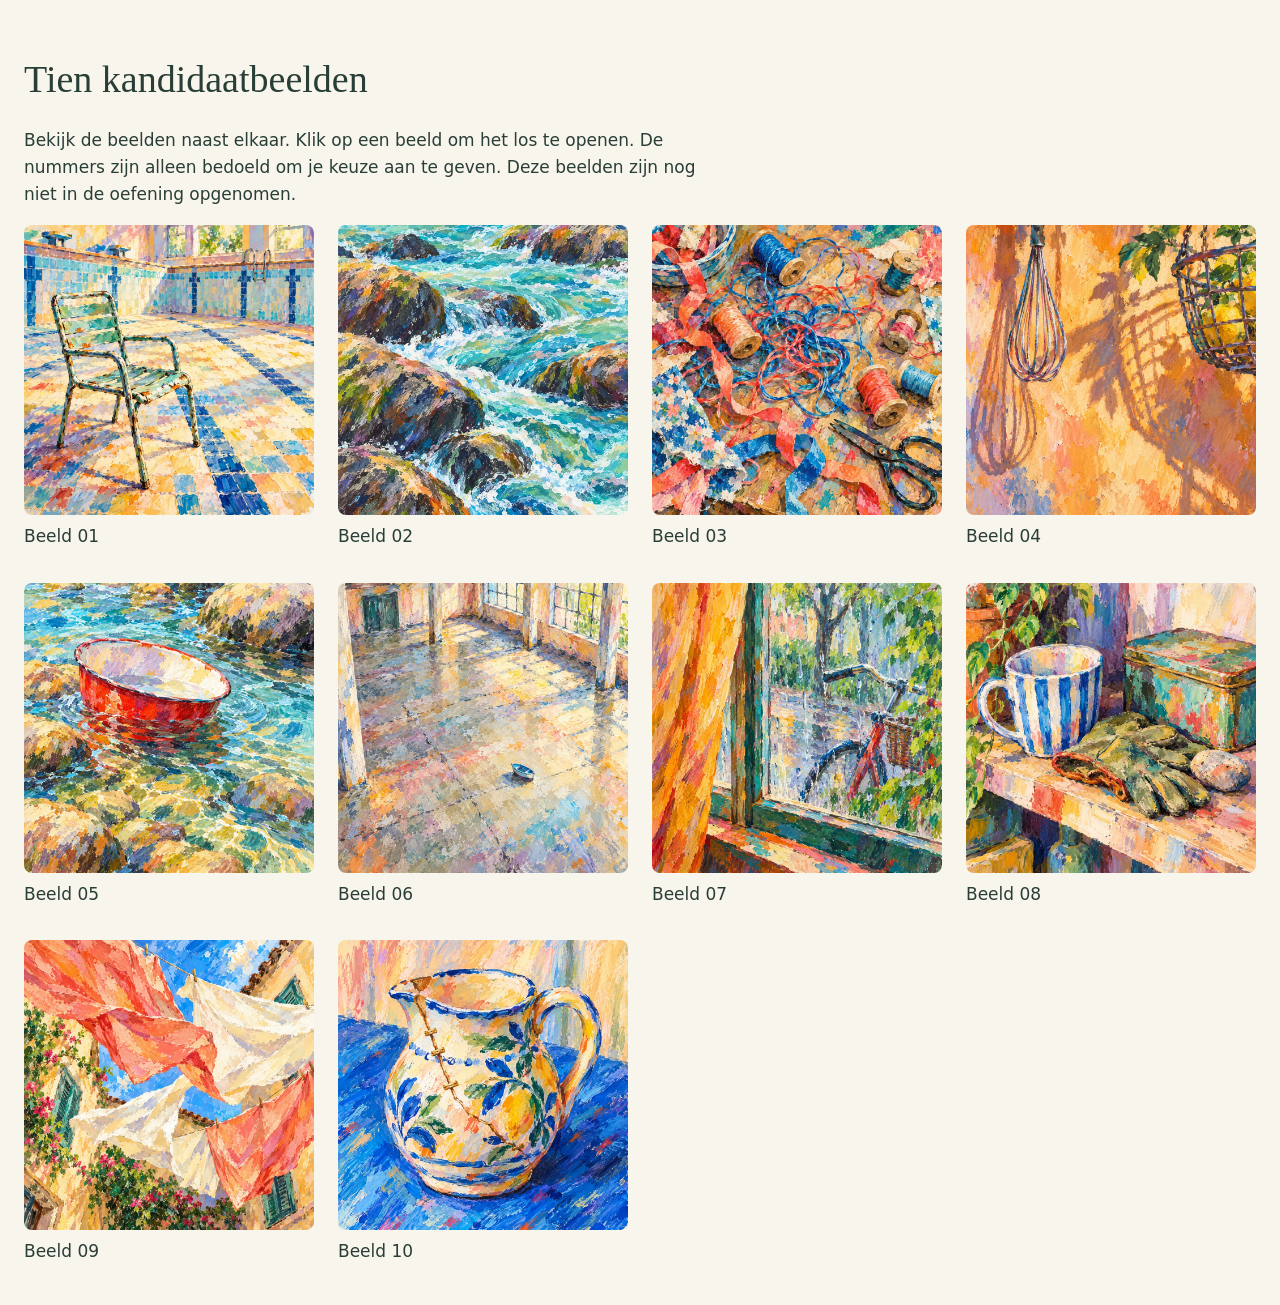
==== images/candidates/preview.html @ 3b6d5a7e "Add ten standalone painterly candidate images and separate preview" ====
<!doctype html><html lang="nl"><head><meta charset="utf-8"><meta name="viewport" content="width=device-width, initial-scale=1"><title>Tien kandidaatbeelden · Associatieruimte</title><style>body{margin:0;background:#f8f5ed;color:#293e36;font:17px/1.6 system-ui,sans-serif}main{max-width:1400px;margin:auto;padding:32px 24px}h1{font:400 38px Georgia,serif}p{max-width:700px}.grid{display:grid;grid-template-columns:repeat(auto-fit,minmax(250px,1fr));gap:24px}figure{margin:0}img{display:block;width:100%;height:auto;border-radius:8px}figcaption{padding:8px 0}a:focus-visible{outline:3px solid #a57436;outline-offset:4px}</style></head><body><main><h1>Tien kandidaatbeelden</h1><p>Bekijk de beelden naast elkaar. Klik op een beeld om het los te openen. De nummers zijn alleen bedoeld om je keuze aan te geven. Deze beelden zijn nog niet in de oefening opgenomen.</p><div class="grid"><figure><a href="image-01.webp"><img src="image-01.webp" alt="Kandidaat 01" width="1024" height="1024" loading="lazy"></a><figcaption>Beeld 01</figcaption></figure>
<figure><a href="image-02.webp"><img src="image-02.webp" alt="Kandidaat 02" width="1024" height="1024" loading="lazy"></a><figcaption>Beeld 02</figcaption></figure>
<figure><a href="image-03.webp"><img src="image-03.webp" alt="Kandidaat 03" width="1024" height="1024" loading="lazy"></a><figcaption>Beeld 03</figcaption></figure>
<figure><a href="image-04.webp"><img src="image-04.webp" alt="Kandidaat 04" width="1024" height="1024" loading="lazy"></a><figcaption>Beeld 04</figcaption></figure>
<figure><a href="image-05.webp"><img src="image-05.webp" alt="Kandidaat 05" width="1024" height="1024" loading="lazy"></a><figcaption>Beeld 05</figcaption></figure>
<figure><a href="image-06.webp"><img src="image-06.webp" alt="Kandidaat 06" width="1024" height="1024" loading="lazy"></a><figcaption>Beeld 06</figcaption></figure>
<figure><a href="image-07.webp"><img src="image-07.webp" alt="Kandidaat 07" width="1024" height="1024" loading="lazy"></a><figcaption>Beeld 07</figcaption></figure>
<figure><a href="image-08.webp"><img src="image-08.webp" alt="Kandidaat 08" width="1024" height="1024" loading="lazy"></a><figcaption>Beeld 08</figcaption></figure>
<figure><a href="image-09.webp"><img src="image-09.webp" alt="Kandidaat 09" width="1024" height="1024" loading="lazy"></a><figcaption>Beeld 09</figcaption></figure>
<figure><a href="image-10.webp"><img src="image-10.webp" alt="Kandidaat 10" width="1024" height="1024" loading="lazy"></a><figcaption>Beeld 10</figcaption></figure></div></main></body></html>
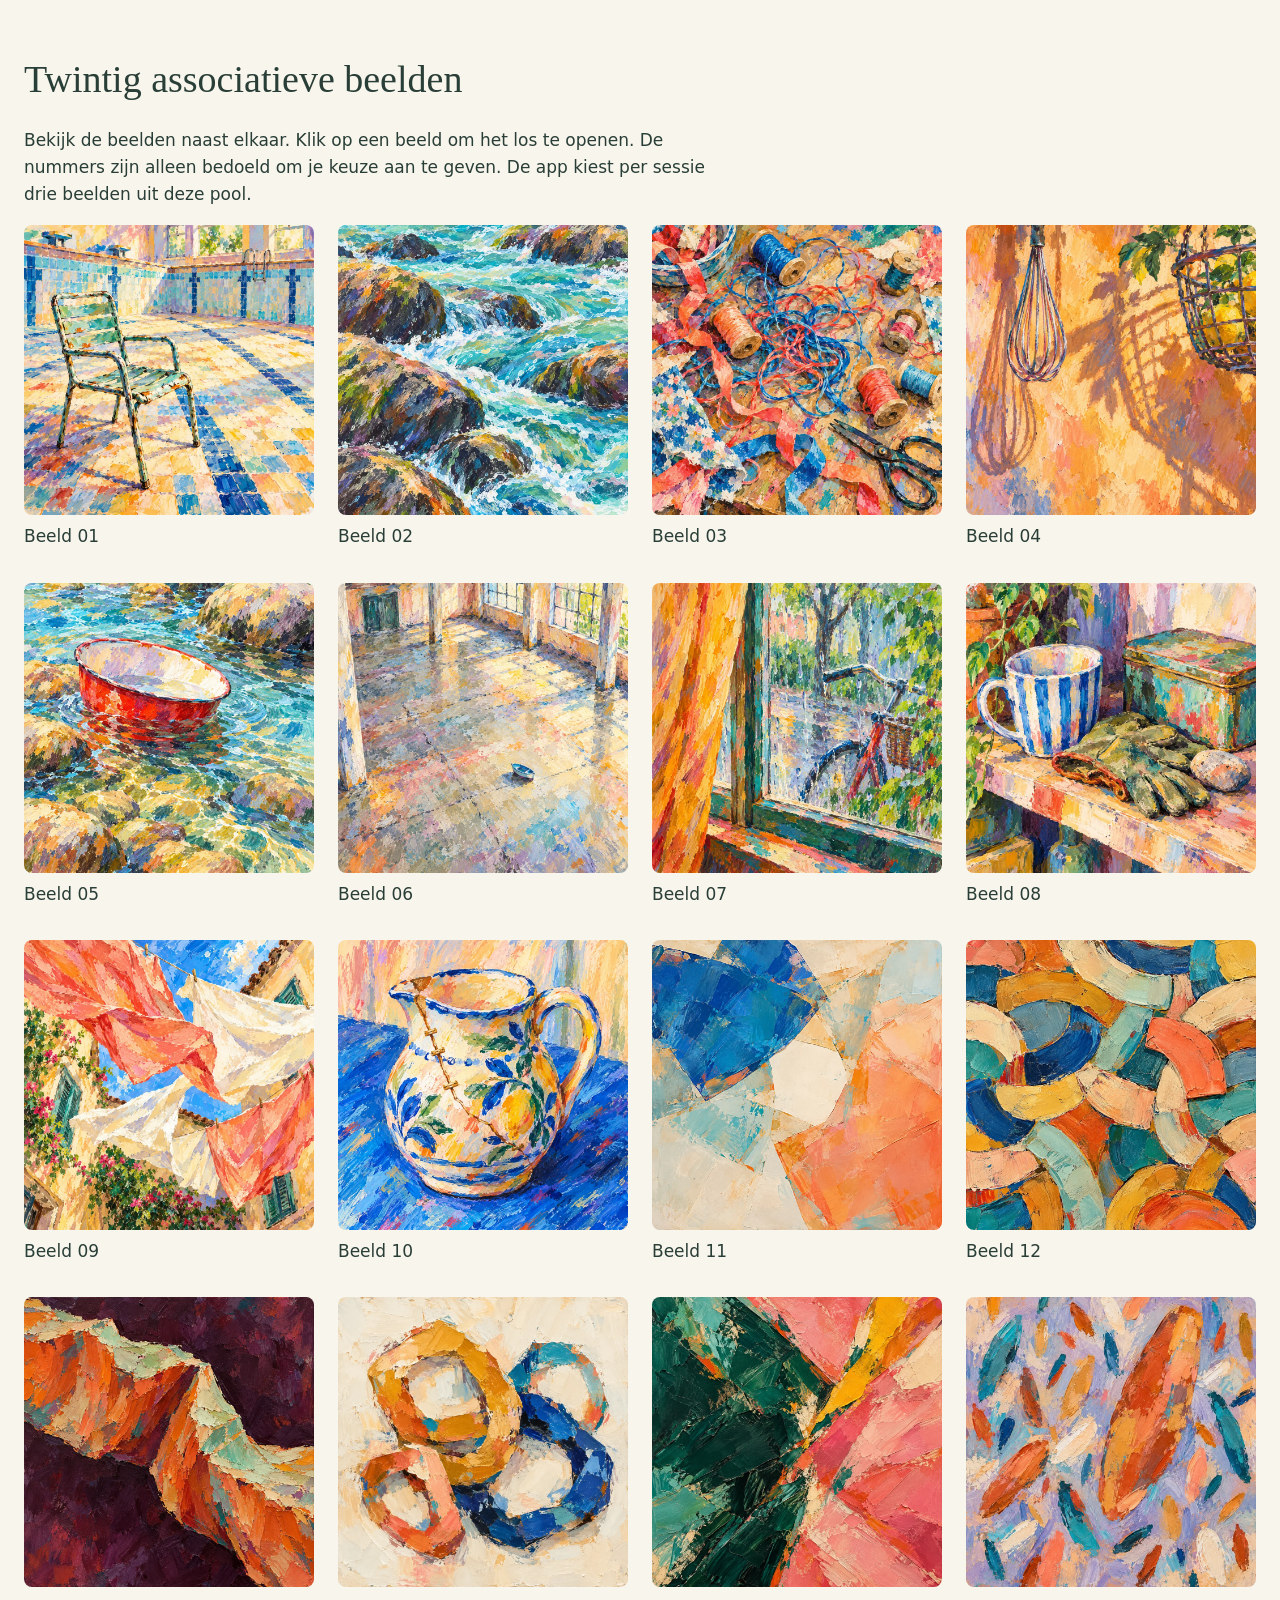
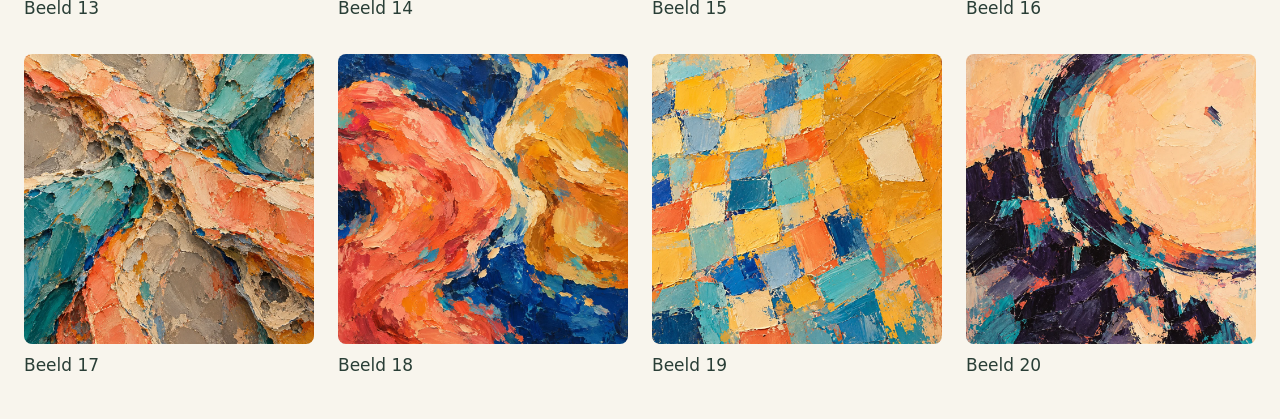
==== commit 62c50eab: "Breid de associatieve beeldpool uit naar twintig losse schilderachtige beelden" ====
--- a/images/candidates/preview.html
+++ b/images/candidates/preview.html
@@ -1,4 +1,4 @@
-<!doctype html><html lang="nl"><head><meta charset="utf-8"><meta name="viewport" content="width=device-width, initial-scale=1"><title>Tien kandidaatbeelden · Associatieruimte</title><style>body{margin:0;background:#f8f5ed;color:#293e36;font:17px/1.6 system-ui,sans-serif}main{max-width:1400px;margin:auto;padding:32px 24px}h1{font:400 38px Georgia,serif}p{max-width:700px}.grid{display:grid;grid-template-columns:repeat(auto-fit,minmax(250px,1fr));gap:24px}figure{margin:0}img{display:block;width:100%;height:auto;border-radius:8px}figcaption{padding:8px 0}a:focus-visible{outline:3px solid #a57436;outline-offset:4px}</style></head><body><main><h1>Tien kandidaatbeelden</h1><p>Bekijk de beelden naast elkaar. Klik op een beeld om het los te openen. De nummers zijn alleen bedoeld om je keuze aan te geven. Deze beelden zijn nog niet in de oefening opgenomen.</p><div class="grid"><figure><a href="image-01.webp"><img src="image-01.webp" alt="Kandidaat 01" width="1024" height="1024" loading="lazy"></a><figcaption>Beeld 01</figcaption></figure>
+<!doctype html><html lang="nl"><head><meta charset="utf-8"><meta name="viewport" content="width=device-width, initial-scale=1"><title>Twintig associatieve beelden · Associatieruimte</title><style>body{margin:0;background:#f8f5ed;color:#293e36;font:17px/1.6 system-ui,sans-serif}main{max-width:1400px;margin:auto;padding:32px 24px}h1{font:400 38px Georgia,serif}p{max-width:700px}.grid{display:grid;grid-template-columns:repeat(auto-fit,minmax(250px,1fr));gap:24px}figure{margin:0}img{display:block;width:100%;height:auto;border-radius:8px}figcaption{padding:8px 0}a:focus-visible{outline:3px solid #a57436;outline-offset:4px}</style></head><body><main><h1>Twintig associatieve beelden</h1><p>Bekijk de beelden naast elkaar. Klik op een beeld om het los te openen. De nummers zijn alleen bedoeld om je keuze aan te geven. De app kiest per sessie drie beelden uit deze pool.</p><div class="grid"><figure><a href="image-01.webp"><img src="image-01.webp" alt="Kandidaat 01" width="1024" height="1024" loading="lazy"></a><figcaption>Beeld 01</figcaption></figure>
 <figure><a href="image-02.webp"><img src="image-02.webp" alt="Kandidaat 02" width="1024" height="1024" loading="lazy"></a><figcaption>Beeld 02</figcaption></figure>
 <figure><a href="image-03.webp"><img src="image-03.webp" alt="Kandidaat 03" width="1024" height="1024" loading="lazy"></a><figcaption>Beeld 03</figcaption></figure>
 <figure><a href="image-04.webp"><img src="image-04.webp" alt="Kandidaat 04" width="1024" height="1024" loading="lazy"></a><figcaption>Beeld 04</figcaption></figure>
@@ -7,4 +7,13 @@
 <figure><a href="image-07.webp"><img src="image-07.webp" alt="Kandidaat 07" width="1024" height="1024" loading="lazy"></a><figcaption>Beeld 07</figcaption></figure>
 <figure><a href="image-08.webp"><img src="image-08.webp" alt="Kandidaat 08" width="1024" height="1024" loading="lazy"></a><figcaption>Beeld 08</figcaption></figure>
 <figure><a href="image-09.webp"><img src="image-09.webp" alt="Kandidaat 09" width="1024" height="1024" loading="lazy"></a><figcaption>Beeld 09</figcaption></figure>
-<figure><a href="image-10.webp"><img src="image-10.webp" alt="Kandidaat 10" width="1024" height="1024" loading="lazy"></a><figcaption>Beeld 10</figcaption></figure></div></main></body></html>+<figure><a href="image-10.webp"><img src="image-10.webp" alt="Kandidaat 10" width="1024" height="1024" loading="lazy"></a><figcaption>Beeld 10</figcaption></figure><figure><a href="image-11.webp"><img src="image-11.webp" alt="Beeld 11" width="1024" height="1024" loading="lazy"></a><figcaption>Beeld 11</figcaption></figure>
+<figure><a href="image-12.webp"><img src="image-12.webp" alt="Beeld 12" width="1024" height="1024" loading="lazy"></a><figcaption>Beeld 12</figcaption></figure>
+<figure><a href="image-13.webp"><img src="image-13.webp" alt="Beeld 13" width="1024" height="1024" loading="lazy"></a><figcaption>Beeld 13</figcaption></figure>
+<figure><a href="image-14.webp"><img src="image-14.webp" alt="Beeld 14" width="1024" height="1024" loading="lazy"></a><figcaption>Beeld 14</figcaption></figure>
+<figure><a href="image-15.webp"><img src="image-15.webp" alt="Beeld 15" width="1024" height="1024" loading="lazy"></a><figcaption>Beeld 15</figcaption></figure>
+<figure><a href="image-16.webp"><img src="image-16.webp" alt="Beeld 16" width="1024" height="1024" loading="lazy"></a><figcaption>Beeld 16</figcaption></figure>
+<figure><a href="image-17.webp"><img src="image-17.webp" alt="Beeld 17" width="1024" height="1024" loading="lazy"></a><figcaption>Beeld 17</figcaption></figure>
+<figure><a href="image-18.webp"><img src="image-18.webp" alt="Beeld 18" width="1024" height="1024" loading="lazy"></a><figcaption>Beeld 18</figcaption></figure>
+<figure><a href="image-19.webp"><img src="image-19.webp" alt="Beeld 19" width="1024" height="1024" loading="lazy"></a><figcaption>Beeld 19</figcaption></figure>
+<figure><a href="image-20.webp"><img src="image-20.webp" alt="Beeld 20" width="1024" height="1024" loading="lazy"></a><figcaption>Beeld 20</figcaption></figure></div></main></body></html>
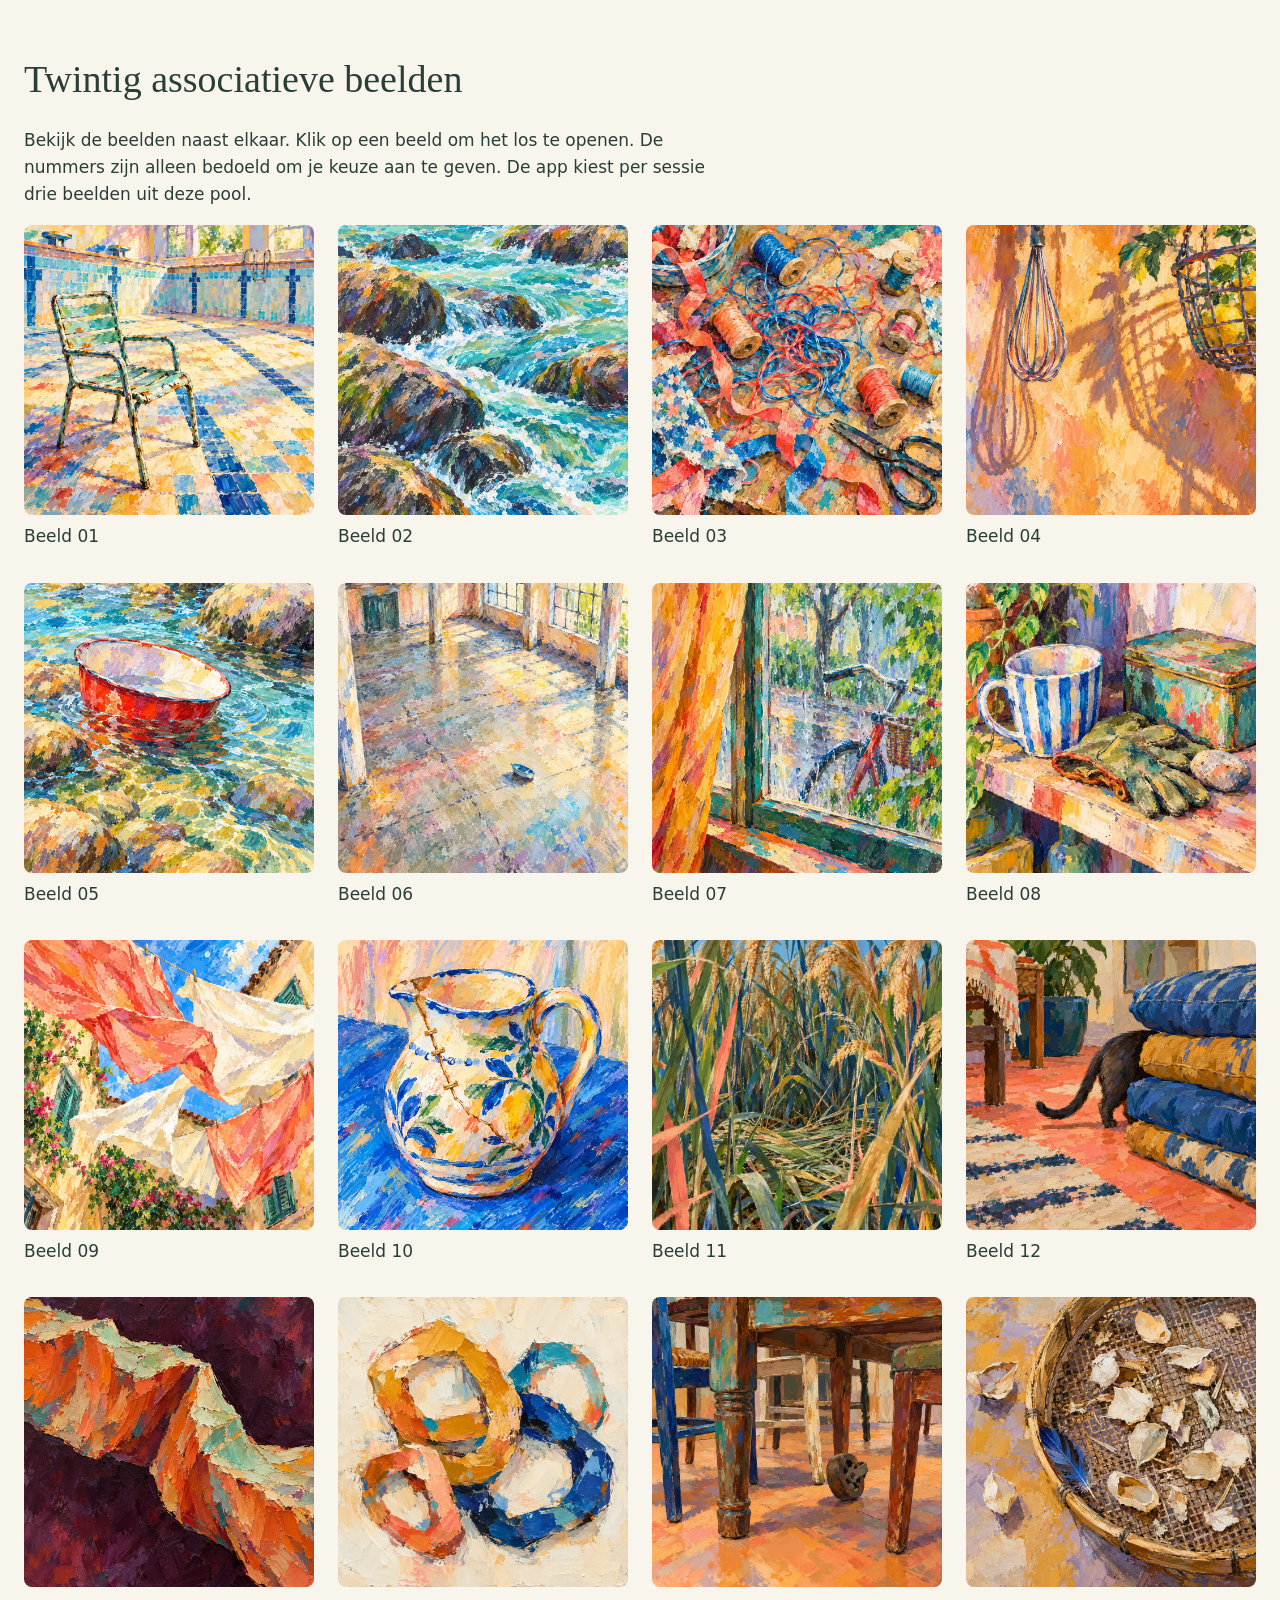
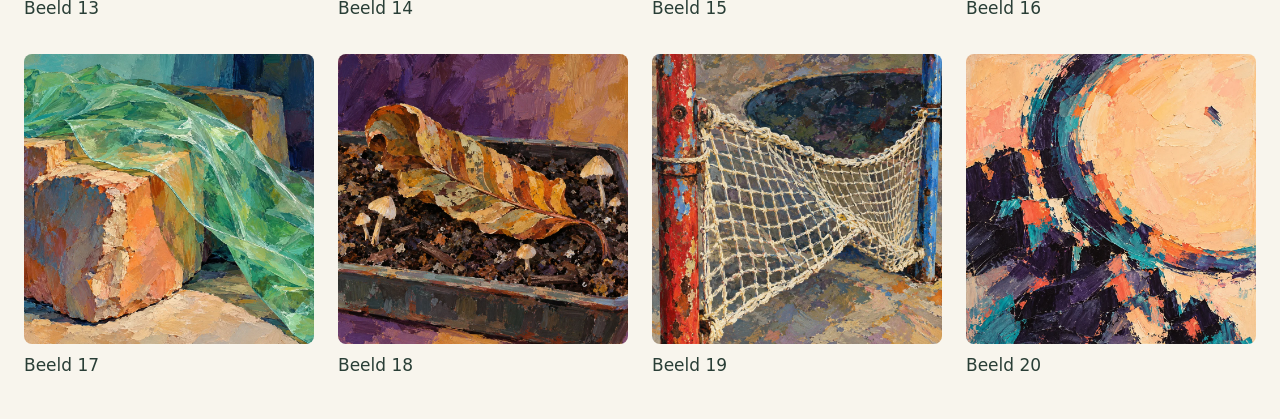
==== commit 21e4214d: "Balance image pool after visual review; retain three and replace seven" ====
--- a/images/candidates/preview.html
+++ b/images/candidates/preview.html
@@ -7,13 +7,13 @@
 <figure><a href="image-07.webp"><img src="image-07.webp" alt="Kandidaat 07" width="1024" height="1024" loading="lazy"></a><figcaption>Beeld 07</figcaption></figure>
 <figure><a href="image-08.webp"><img src="image-08.webp" alt="Kandidaat 08" width="1024" height="1024" loading="lazy"></a><figcaption>Beeld 08</figcaption></figure>
 <figure><a href="image-09.webp"><img src="image-09.webp" alt="Kandidaat 09" width="1024" height="1024" loading="lazy"></a><figcaption>Beeld 09</figcaption></figure>
-<figure><a href="image-10.webp"><img src="image-10.webp" alt="Kandidaat 10" width="1024" height="1024" loading="lazy"></a><figcaption>Beeld 10</figcaption></figure><figure><a href="image-11.webp"><img src="image-11.webp" alt="Beeld 11" width="1024" height="1024" loading="lazy"></a><figcaption>Beeld 11</figcaption></figure>
-<figure><a href="image-12.webp"><img src="image-12.webp" alt="Beeld 12" width="1024" height="1024" loading="lazy"></a><figcaption>Beeld 12</figcaption></figure>
+<figure><a href="image-10.webp"><img src="image-10.webp" alt="Kandidaat 10" width="1024" height="1024" loading="lazy"></a><figcaption>Beeld 10</figcaption></figure><figure><a href="image-11-v2.webp"><img src="image-11-v2.webp" alt="Beeld 11" width="1024" height="1024" loading="lazy"></a><figcaption>Beeld 11</figcaption></figure>
+<figure><a href="image-12-v2.webp"><img src="image-12-v2.webp" alt="Beeld 12" width="1024" height="1024" loading="lazy"></a><figcaption>Beeld 12</figcaption></figure>
 <figure><a href="image-13.webp"><img src="image-13.webp" alt="Beeld 13" width="1024" height="1024" loading="lazy"></a><figcaption>Beeld 13</figcaption></figure>
 <figure><a href="image-14.webp"><img src="image-14.webp" alt="Beeld 14" width="1024" height="1024" loading="lazy"></a><figcaption>Beeld 14</figcaption></figure>
-<figure><a href="image-15.webp"><img src="image-15.webp" alt="Beeld 15" width="1024" height="1024" loading="lazy"></a><figcaption>Beeld 15</figcaption></figure>
-<figure><a href="image-16.webp"><img src="image-16.webp" alt="Beeld 16" width="1024" height="1024" loading="lazy"></a><figcaption>Beeld 16</figcaption></figure>
-<figure><a href="image-17.webp"><img src="image-17.webp" alt="Beeld 17" width="1024" height="1024" loading="lazy"></a><figcaption>Beeld 17</figcaption></figure>
-<figure><a href="image-18.webp"><img src="image-18.webp" alt="Beeld 18" width="1024" height="1024" loading="lazy"></a><figcaption>Beeld 18</figcaption></figure>
-<figure><a href="image-19.webp"><img src="image-19.webp" alt="Beeld 19" width="1024" height="1024" loading="lazy"></a><figcaption>Beeld 19</figcaption></figure>
+<figure><a href="image-15-v2.webp"><img src="image-15-v2.webp" alt="Beeld 15" width="1024" height="1024" loading="lazy"></a><figcaption>Beeld 15</figcaption></figure>
+<figure><a href="image-16-v2.webp"><img src="image-16-v2.webp" alt="Beeld 16" width="1024" height="1024" loading="lazy"></a><figcaption>Beeld 16</figcaption></figure>
+<figure><a href="image-17-v2.webp"><img src="image-17-v2.webp" alt="Beeld 17" width="1024" height="1024" loading="lazy"></a><figcaption>Beeld 17</figcaption></figure>
+<figure><a href="image-18-v2.webp"><img src="image-18-v2.webp" alt="Beeld 18" width="1024" height="1024" loading="lazy"></a><figcaption>Beeld 18</figcaption></figure>
+<figure><a href="image-19-v2.webp"><img src="image-19-v2.webp" alt="Beeld 19" width="1024" height="1024" loading="lazy"></a><figcaption>Beeld 19</figcaption></figure>
 <figure><a href="image-20.webp"><img src="image-20.webp" alt="Beeld 20" width="1024" height="1024" loading="lazy"></a><figcaption>Beeld 20</figcaption></figure></div></main></body></html>
